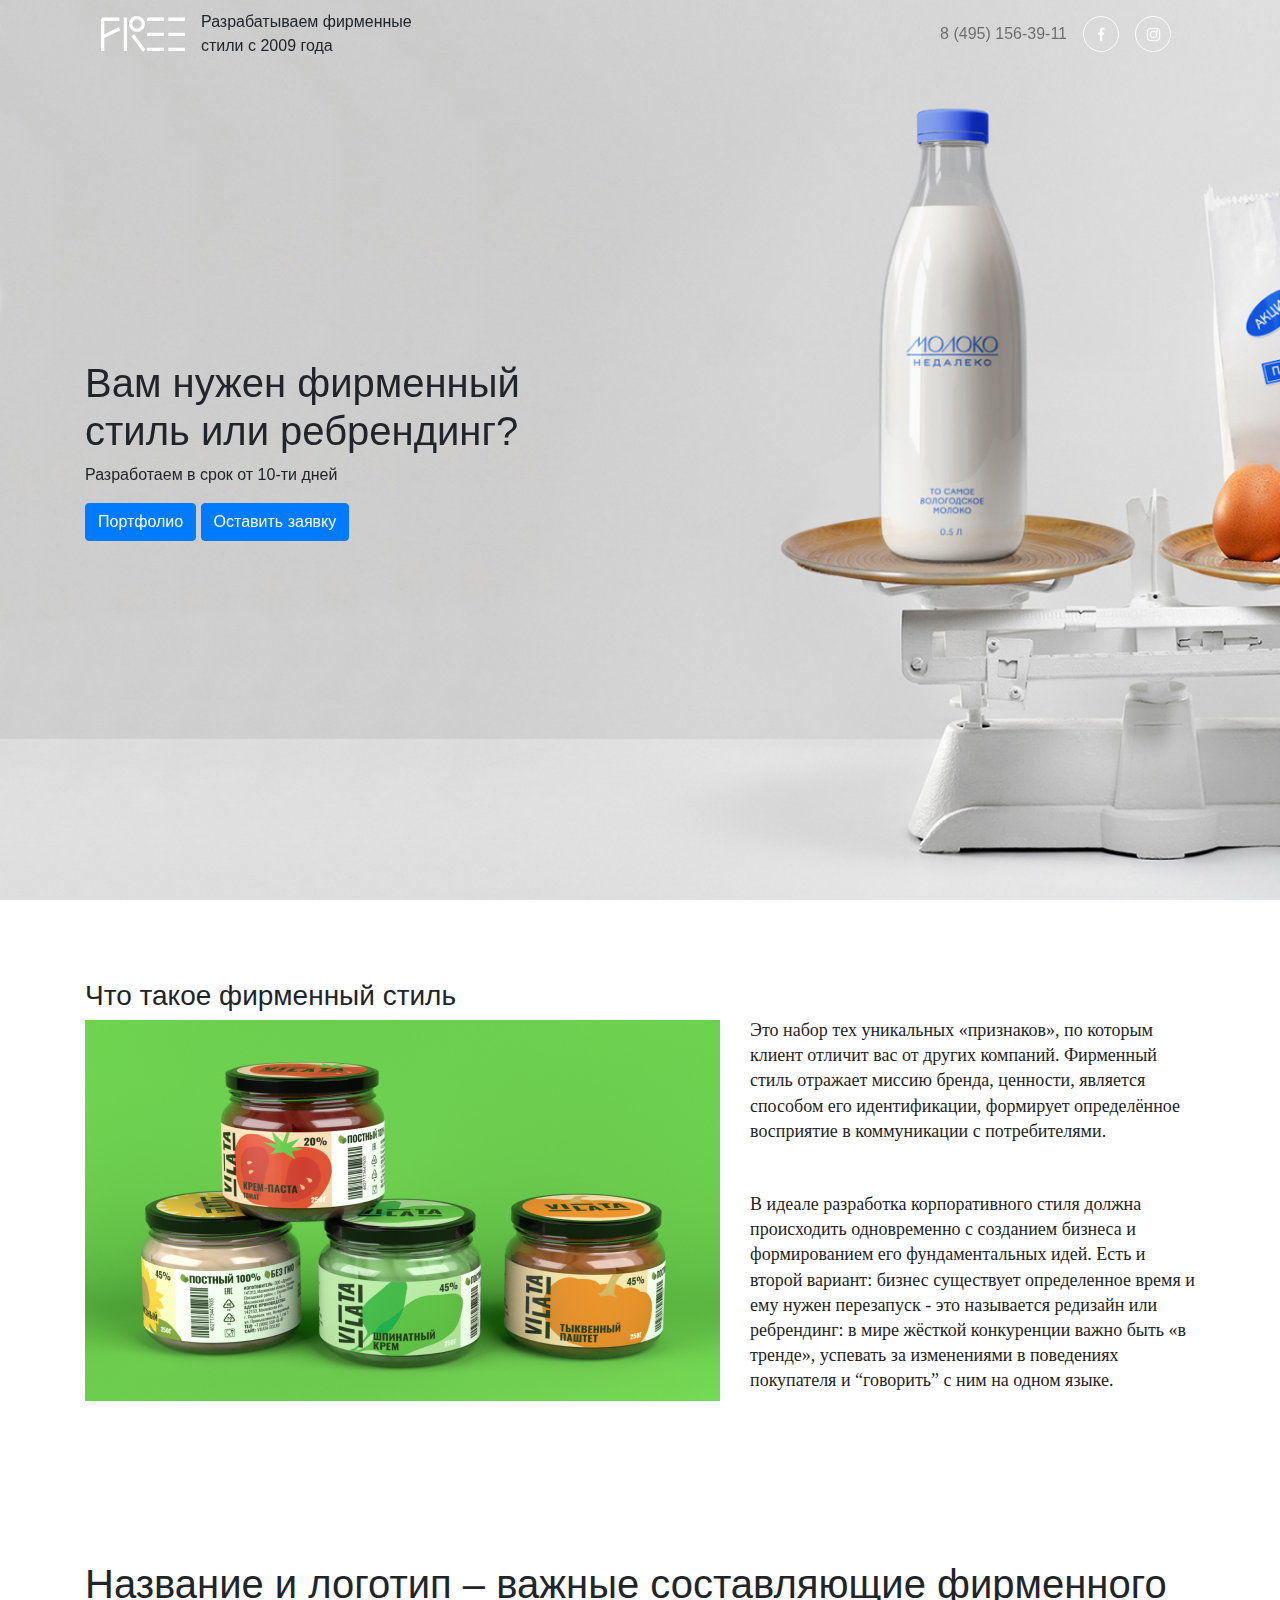
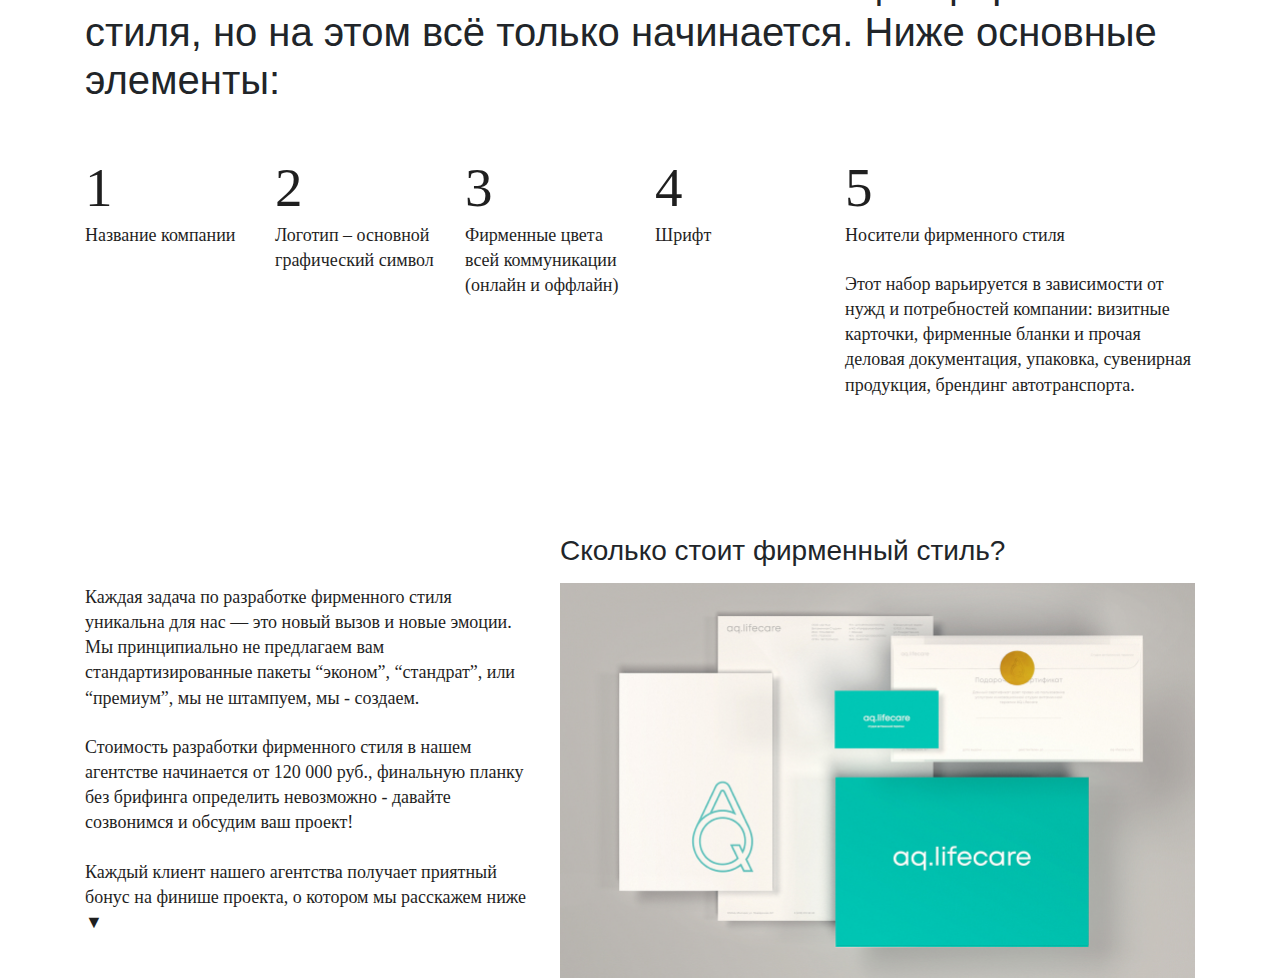
==== index.html @ ee2bb7cc "Initial commit" ====
<!doctype html>
<html lang="en">
<head>
    <meta charset="UTF-8">
    <meta name="viewport"
          content="width=device-width, user-scalable=no, initial-scale=1.0, maximum-scale=1.0, minimum-scale=1.0">
    <meta http-equiv="X-UA-Compatible" content="ie=edge">
    <title>Bootstrap_Project</title>
    <link rel="stylesheet" href="css/style.css">


</head>
<body>

<header class="position-absolute w-100">
    <div class="container">
        <nav class="navbar navbar-expand-lg navbar-light">
            <a class="navbar-brand" href="#">
                <img src="images/logo.svg" alt="logo">
            </a>
            <p class="mb-0">Разрабатываем фирменные <br> стили с 2009 года</p>
            <button class="navbar-toggler" type="button" data-toggle="collapse" data-target="#navbarSupportedContent" aria-controls="navbarSupportedContent" aria-expanded="false" aria-label="Toggle navigation">
                <span class="navbar-toggler-icon"></span>
            </button>

            <div class="collapse navbar-collapse justify-content-end"  id="navbarSupportedContent">
                <ul class="navbar-nav align-items-center">
                    <li class="nav-item">
                        <a class="nav-link" href="#">8 (495) 156-39-11</a>
                    </li>
                    <li class="nav-item">
                        <a class="nav-link" href="#">
                            <img src="images/fb.svg" alt="fb">
                        </a>
                    </li>
                    <li class="nav-item">
                        <a class="nav-link" href="#">
                            <img src="images/ig.svg" alt="ig">
                        </a>
                    </li>
                </ul>
            </div>
        </nav>
    </div>
</header>


<section class="main_banner">
    <div class="description">
<div class="container">
    <div class="row">
        <div class="col-12 col-md-6">
            <h1>Вам нужен фирменный стиль или ребрендинг?</h1>
            <p>Разработаем в срок от 10-ти дней</p>
            <a href="#" class="btn btn-primary">Портфолио</a>
            <a href="#" class="btn btn-primary">Оставить заявку</a>
        </div>
    </div>
</div>
    </div>

<div class="slider owl-carousel">
    <div class="item"></div>
    <div class="item item_2"></div>
    <div class="item item_3"></div>
    <div class="item item_4"></div>
</div>
</section>

<section class="personal-style">
    <div class="container">

        <div class="row align-items-center">
            <div class="col-12 col-md-7">
                <h3>Что такое фирменный стиль</h3>
                <img src="images/ps_1.jpg" class="w-100 d-block" alt="ps_1">
            </div>
            <div class="col-12 col-md-5">
                <p class="mb-5 pt-5">
                    Это набор тех уникальных «признаков», по которым клиент отличит вас от других компаний. Фирменный стиль отражает миссию бренда, ценности, является способом его идентификации, формирует определённое восприятие в коммуникации с потребителями.
                </p>
                <p>
                    В идеале разработка корпоративного стиля должна происходить одновременно с созданием бизнеса и формированием его фундаментальных идей. Есть и второй вариант: бизнес существует определенное время и ему нужен перезапуск - это называется редизайн или ребрендинг: в мире жёсткой конкуренции важно быть «в тренде», успевать за изменениями в поведениях покупателя и “говорить” с ним на одном языке.
                </p>
            </div>
        </div>
        <div class="row">
            <div class="col-12 col-md-12">
                <h1>
                Название и логотип – важные составляющие фирменного стиля, но на этом всё только начинается. Ниже основные элементы:
                </h1>
            </div>
        </div>
        <div class="row justify-content-between mt-5">
            <div class="col-12 col-md-2">
                 <h2>1</h2>
                <p>Название компании</p>
            </div>
            <div class="col-12 col-md-2">
                <h2>2</h2>
                <p>Логотип – основной графический символ</p>
            </div>
            <div class="col-12 col-md-2">
                <h2>3</h2>
                <p>Фирменные цвета всей коммуникации (онлайн и оффлайн)</p>
            </div>
            <div class="col-12 col-md-2">
                <h2>4</h2>
                <p>Шрифт</p>
            </div>
            <div class="col-12 col-md-4">
                <h2>5</h2>
                <p>Носители фирменного стиля</p>
                <p class="mt-4">Этот набор варьируется в зависимости от нужд и потребностей компании: визитные карточки, фирменные бланки и прочая деловая документация, упаковка, сувенирная продукция, брендинг автотранспорта.</p>
            </div>

        </div>
        <div class="row align-items-center ps_last_row_added">
            <div class="col-12 col-md-5">
                <p class="mt-4">
                    Каждая задача по разработке фирменного стиля уникальна для нас — это новый вызов и новые эмоции. Мы принципиально не предлагаем вам стандартизированные пакеты “эконом”, “стандрат”, или “премиум”, мы не штампуем, мы - создаем.
                </p>
                <p class="mt-4">
                    Стоимость разработки фирменного стиля в нашем агентстве начинается от 120 000 руб., финальную планку без брифинга определить невозможно - давайте созвонимся и обсудим ваш проект!
                </p>
                <p class="mt-4">
                    Каждый клиент нашего агентства получает приятный бонус на финише проекта, о котором мы расскажем ниже ▼
                </p>

            </div>
            <div class="col-12 col-md-7">
                <h3 class="mb-3">Сколько стоит фирменный стиль?</h3>
                <img src="images/ps_2.jpg" class="w-100 d-block" alt="ps_2">
            </div>
        </div>

    </div>
</section>




<script src="https://code.jquery.com/jquery-3.6.0.min.js"
        integrity="sha256-/xUj+3OJU5yExlq6GSYGSHk7tPXikynS7ogEvDej/m4="
        crossorigin="anonymous"></script>
<script src="js/bootstrap.js"></script>
<script src="js/owl.carousel.js"></script>
<script src="js/scripts.js"></script>


</body>
</html>
---- css/style.css ----
@import "stylesheet.css";
@import "normalize.css";
@import "bootstrap.css";
@import "owl.carousel.css";
@import "owl.theme.default.css";
@font-face {
  font-family: "20 Kopeek";
  src: url("../fonts/20Kopeek-BookItalic.woff2") format("woff2"), url("../fonts/20Kopeek-BookItalic.woff") format("woff");
  font-weight: normal;
  font-style: italic;
  font-display: swap;
}
* {
  padding: 0;
  margin: 0;
}

body {
  font: "20 Kopeek Book";
}

.main_banner {
  height: 100vh;
}
.main_banner .slider .item {
  background-image: url("../images/banner.jpg");
  background-size: cover;
  height: 100vh;
}
.main_banner .slider .item.item_2 {
  background-image: url("../images/sl2.jpg");
}
.main_banner .slider .item.item_3 {
  background-image: url("../images/sl3.jpg");
}
.main_banner .slider .item.item_4 {
  background-image: url("../images/sl4.jpg");
}

header {
  z-index: 2;
}

.description {
  position: absolute;
  width: 100%;
  height: 100%;
  display: flex;
  align-items: center;
  z-index: 3;
}

.personal-style {
  padding-top: 70px;
}
.personal-style h1 {
  margin-top: 150px;
}
.personal-style p {
  font-family: "20 Kopeek Book";
  font-style: normal;
  font-weight: 400;
  font-size: 18px;
  line-height: 140%;
  color: #1F1F1F;
}
.personal-style h2 {
  font-family: "20 Kopeek Book";
  font-style: normal;
  font-weight: 400;
  font-size: 55px;
  line-height: 100%;
  color: #1F1F1F;
}
.personal-style .ps_last_row_added {
  margin-top: 120px;
}

/*# sourceMappingURL=style.css.map */
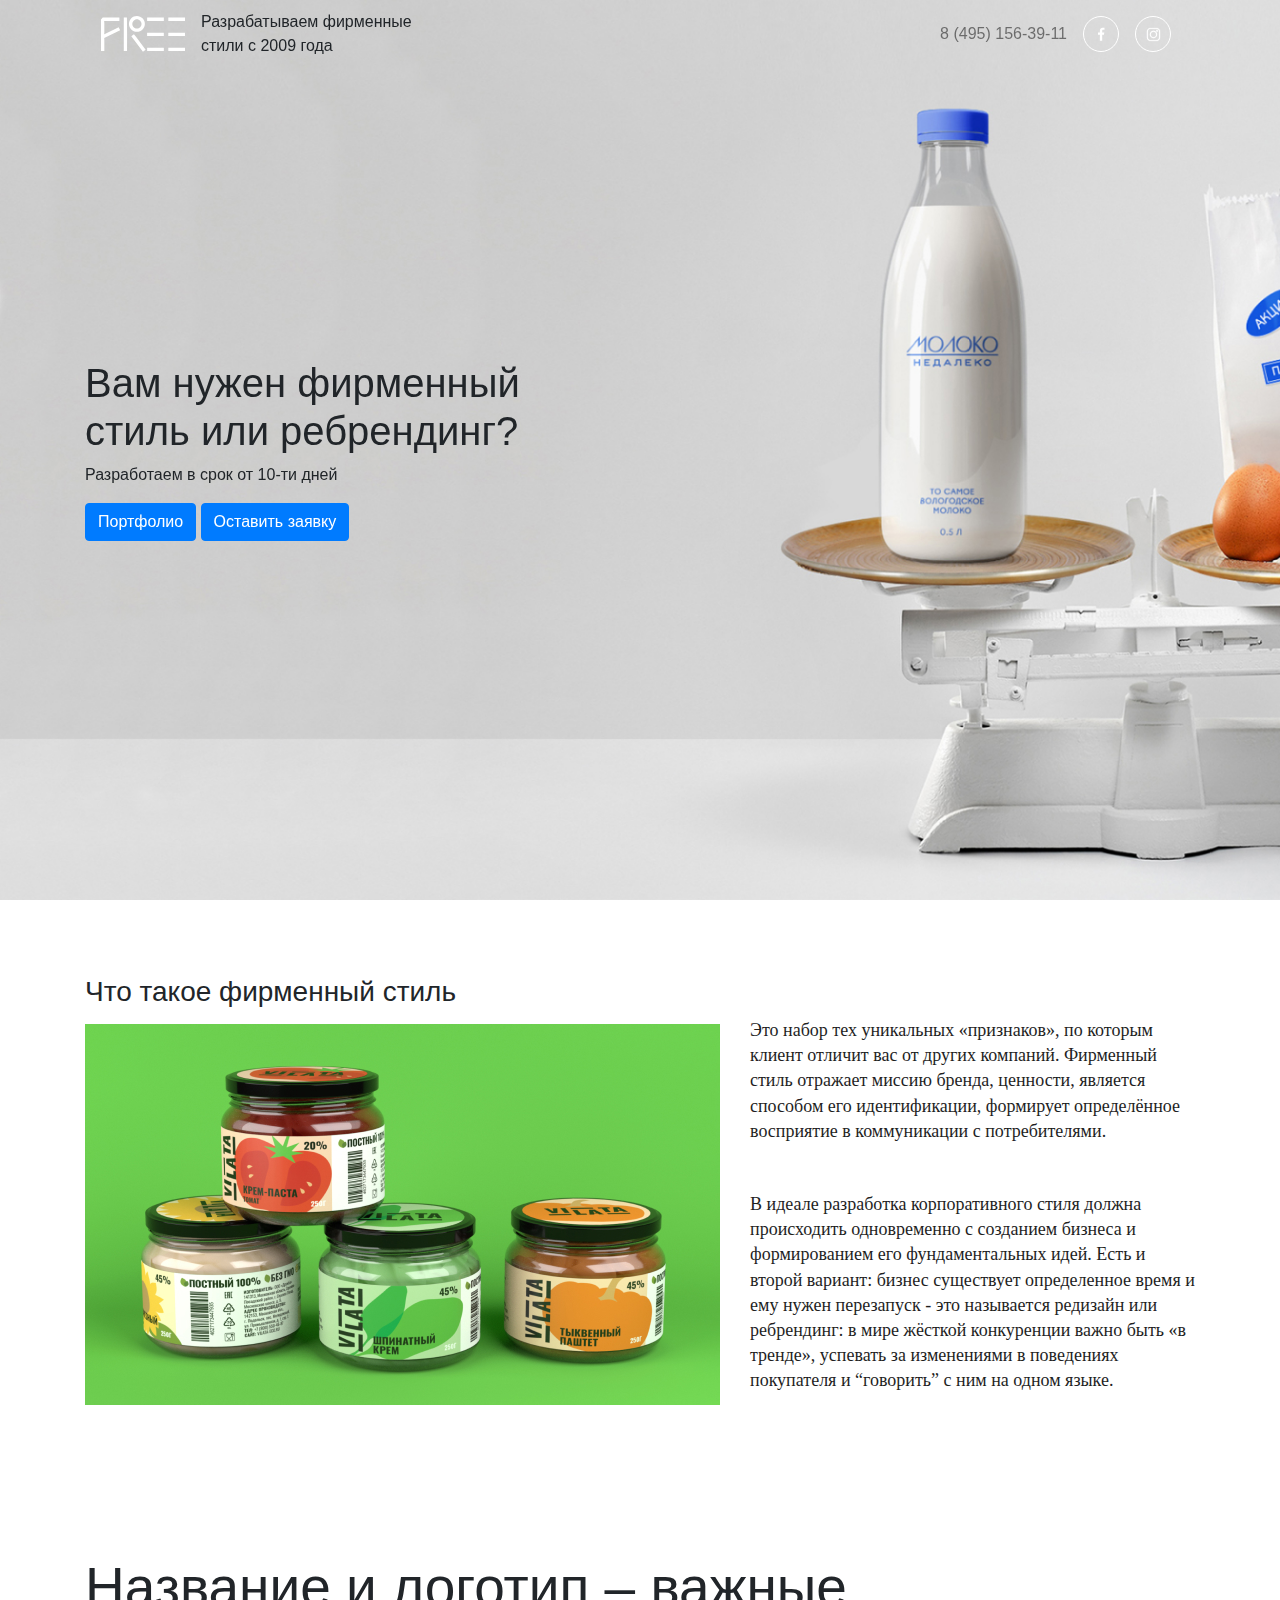
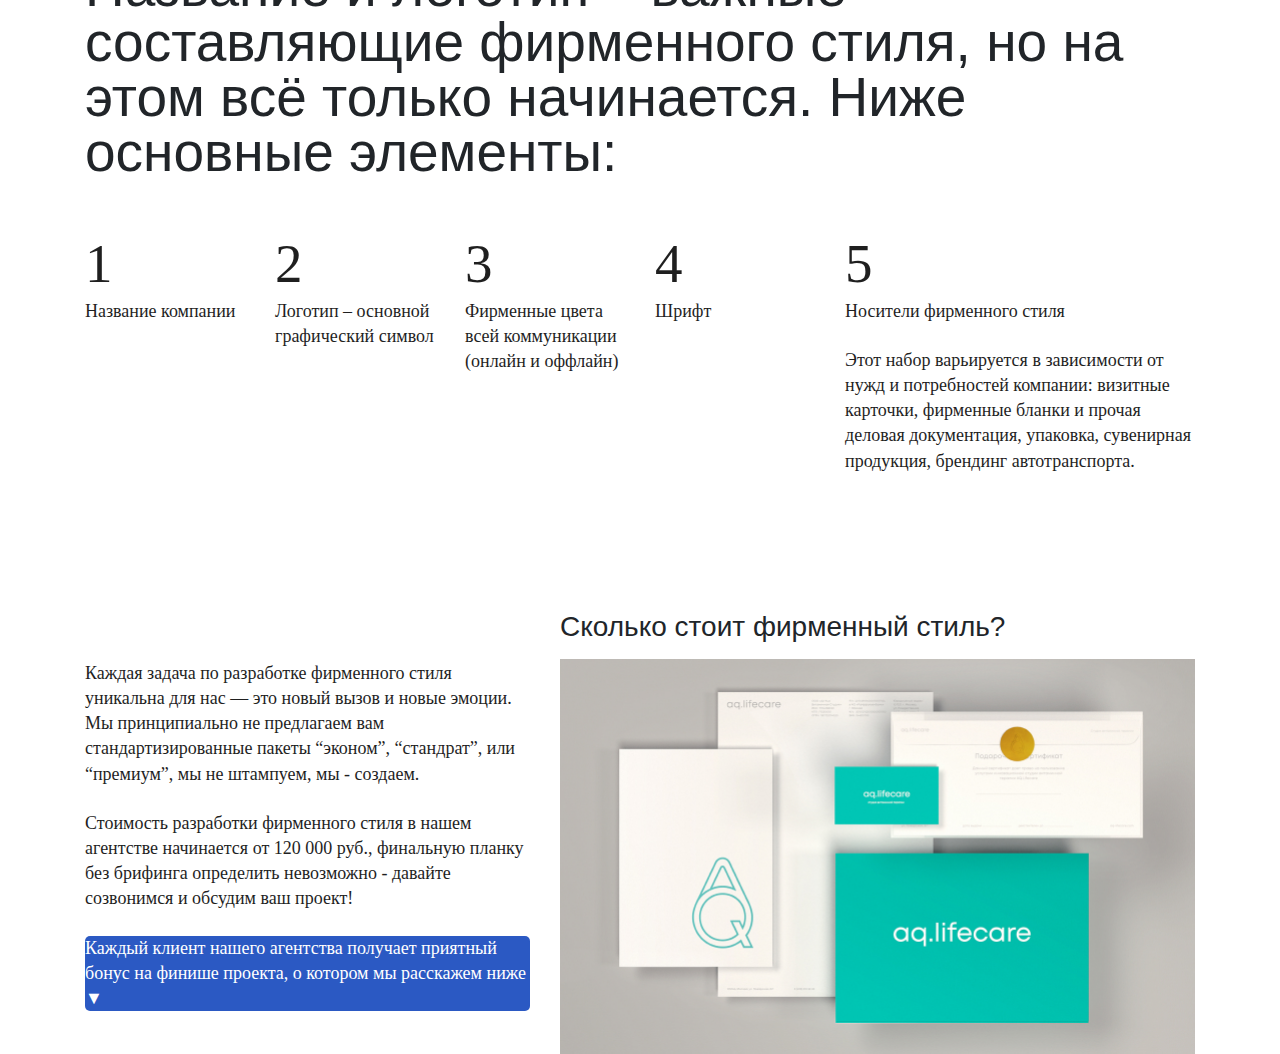
==== commit 3bd5c591: "new section added" ====
--- a/index.html
+++ b/index.html
@@ -44,7 +44,6 @@
     </div>
 </header>
 
-
 <section class="main_banner">
     <div class="description">
 <div class="container">
@@ -72,7 +71,7 @@
 
         <div class="row align-items-center">
             <div class="col-12 col-md-7">
-                <h3>Что такое фирменный стиль</h3>
+                <h3 class="mb-3">Что такое фирменный стиль</h3>
                 <img src="images/ps_1.jpg" class="w-100 d-block" alt="ps_1">
             </div>
             <div class="col-12 col-md-5">
@@ -123,7 +122,7 @@
                 <p class="mt-4">
                     Стоимость разработки фирменного стиля в нашем агентстве начинается от 120 000 руб., финальную планку без брифинга определить невозможно - давайте созвонимся и обсудим ваш проект!
                 </p>
-                <p class="mt-4">
+                <p class="mt-4 special_p">
                     Каждый клиент нашего агентства получает приятный бонус на финише проекта, о котором мы расскажем ниже ▼
                 </p>
 
--- a/css/style.css
+++ b/css/style.css
@@ -7,7 +7,7 @@
   font-family: "20 Kopeek";
   src: url("../fonts/20Kopeek-BookItalic.woff2") format("woff2"), url("../fonts/20Kopeek-BookItalic.woff") format("woff");
   font-weight: normal;
-  font-style: italic;
+  font-style: normal;
   font-display: swap;
 }
 * {
@@ -55,6 +55,10 @@
 }
 .personal-style h1 {
   margin-top: 150px;
+  font-style: normal;
+  font-weight: 400;
+  font-size: 55px;
+  line-height: 100%;
 }
 .personal-style p {
   font-family: "20 Kopeek Book";
@@ -63,6 +67,11 @@
   font-size: 18px;
   line-height: 140%;
   color: #1F1F1F;
+}
+.personal-style .special_p {
+  background: #2B59C3;
+  border-radius: 5px;
+  color: #FFFFFF;
 }
 .personal-style h2 {
   font-family: "20 Kopeek Book";
